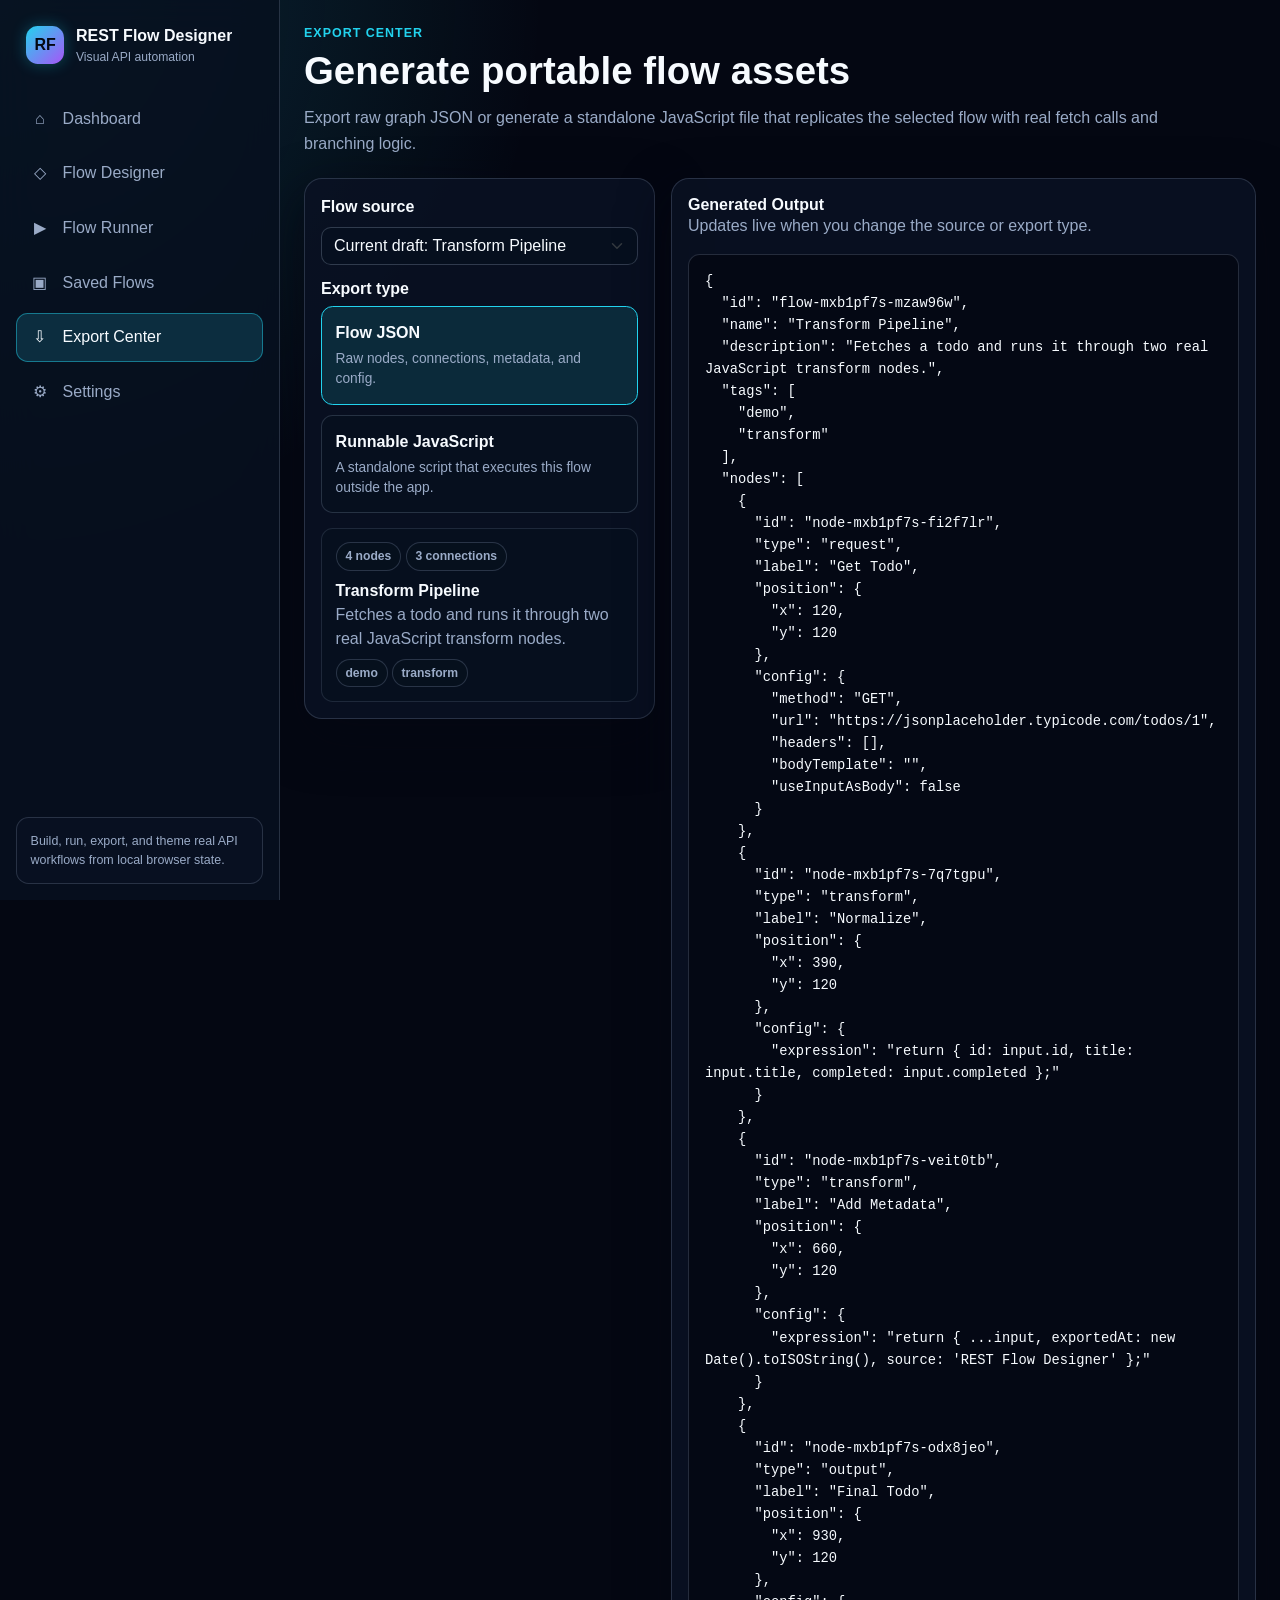
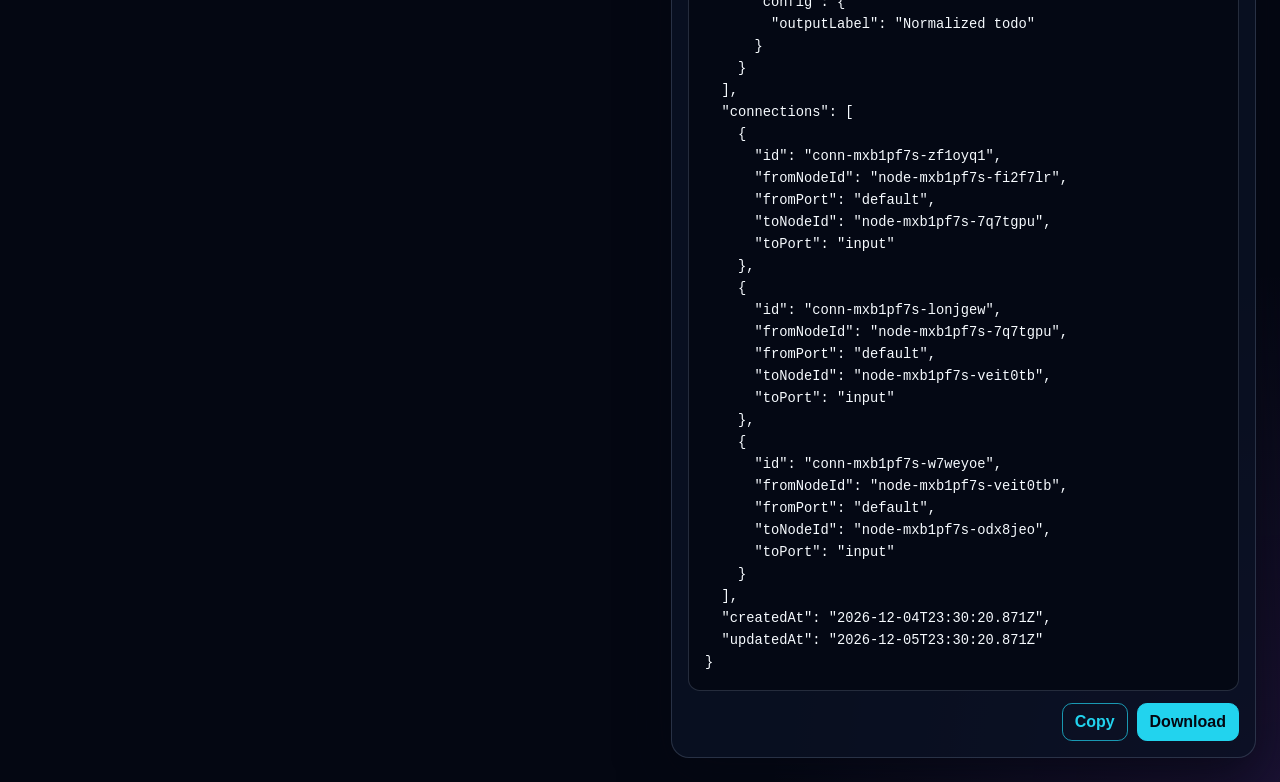
==== export.html @ 346e30c6 "Build REST Flow Designer" ====
<!doctype html>
<html lang="en">
  <head>
    <meta charset="utf-8" />
    <meta name="viewport" content="width=device-width, initial-scale=1" />
    <title>REST Flow Designer | Export Center</title>
    <link rel="preconnect" href="https://cdn.jsdelivr.net" />
    <link
      rel="stylesheet"
      href="https://cdn.jsdelivr.net/npm/bootstrap@5.3.3/dist/css/bootstrap.min.css"
    />
    <link rel="stylesheet" href="styles.css" />
    <link rel="stylesheet" href="css/export.css" />
  </head>
  <body>
    <div class="app-shell">
      <div data-sidebar></div>
      <main class="app-main">
        <section class="page-header">
          <div>
            <p class="page-kicker">Export Center</p>
            <h1 class="page-title">Generate portable flow assets</h1>
            <p class="page-description">
              Export raw graph JSON or generate a standalone JavaScript file
              that replicates the selected flow with real fetch calls and
              branching logic.
            </p>
          </div>
        </section>

        <section class="export-layout">
          <aside class="panel export-options">
            <div>
              <label class="form-label" for="exportSource">Flow source</label>
              <select class="form-select" id="exportSource"></select>
            </div>

            <div>
              <h2 class="panel-title mb-2">Export type</h2>
              <div class="export-type-grid" id="exportTypeGrid">
                <label class="export-type-card active" data-export-card="json">
                  <input type="radio" name="exportType" value="json" checked />
                  <span class="export-type-title">Flow JSON</span>
                  <span class="export-type-copy"
                    >Raw nodes, connections, metadata, and config.</span
                  >
                </label>
                <label class="export-type-card" data-export-card="javascript">
                  <input type="radio" name="exportType" value="javascript" />
                  <span class="export-type-title">Runnable JavaScript</span>
                  <span class="export-type-copy"
                    >A standalone script that executes this flow outside the
                    app.</span
                  >
                </label>
              </div>
            </div>

            <div class="export-summary" id="exportSummary"></div>
          </aside>

          <section class="panel">
            <div
              class="d-flex justify-content-between align-items-start gap-3 mb-3"
            >
              <div>
                <h2 class="panel-title">Generated Output</h2>
                <p class="panel-text mb-0">
                  Updates live when you change the source or export type.
                </p>
              </div>
            </div>
            <pre class="code-panel export-code-panel" id="exportCode"></pre>
            <div class="export-actions">
              <button class="btn btn-outline-primary" id="copyExportBtn">
                Copy
              </button>
              <button class="btn btn-primary" id="downloadExportBtn">
                Download
              </button>
            </div>
          </section>
        </section>
      </main>
    </div>

    <script src="https://code.jquery.com/jquery-3.7.1.min.js"></script>
    <script src="https://cdn.jsdelivr.net/npm/bootstrap@5.3.3/dist/js/bootstrap.bundle.min.js"></script>
    <script src="js/shared.js"></script>
    <script src="js/export.js"></script>
  </body>
</html>
---- styles.css ----
:root {
  --bg: #040712;
  --bg-soft: #07111f;
  --card: rgba(10, 18, 36, 0.9);
  --text: #f7fbff;
  --muted: #9aabc7;
  --primary: #22d3ee;
  --secondary: #a855f7;
  --success: #4ade80;
  --warning: #facc15;
  --danger: #fb7185;
  --radius: 18px;
  --font-family: Inter, sans-serif;
  --transition-speed: 320ms;
  --sidebar-width: 280px;
  --sidebar-compact-width: 86px;
  --shadow-soft: 0 18px 50px color-mix(in srgb, var(--bg) 72%, transparent);
  --border-soft: 1px solid color-mix(in srgb, var(--muted) 22%, transparent);
  --code-font: "SFMono-Regular", Consolas, "Liberation Mono", monospace;
}

* {
  box-sizing: border-box;
}

html {
  min-height: 100%;
  background: var(--bg);
}

body {
  min-height: 100vh;
  margin: 0;
  background:
    radial-gradient(
      circle at top left,
      color-mix(in srgb, var(--primary) 18%, transparent),
      transparent 34rem
    ),
    radial-gradient(
      circle at bottom right,
      color-mix(in srgb, var(--secondary) 14%, transparent),
      transparent 32rem
    ),
    var(--bg);
  color: var(--text);
  font-family: var(--font-family);
  overflow-x: hidden;
}

body.compact-sidebar {
  --sidebar-width: var(--sidebar-compact-width);
}

a {
  color: var(--primary);
  text-decoration: none;
}

a:hover,
a:focus {
  color: color-mix(in srgb, var(--primary) 72%, var(--text));
}

button,
input,
select,
textarea {
  font-family: var(--font-family);
}

.app-shell {
  min-height: 100vh;
  display: flex;
}

.app-sidebar {
  position: sticky;
  top: 0;
  width: var(--sidebar-width);
  height: 100vh;
  flex: 0 0 var(--sidebar-width);
  padding: 1rem;
  background: color-mix(in srgb, var(--bg-soft) 88%, transparent);
  border-right: var(--border-soft);
  backdrop-filter: blur(18px);
  z-index: 20;
  transition:
    width var(--transition-speed) ease,
    flex-basis var(--transition-speed) ease;
}

.sidebar-brand {
  display: flex;
  align-items: center;
  gap: 0.75rem;
  min-height: 3rem;
  padding: 0.5rem 0.65rem 1rem;
  color: var(--text);
}

.brand-mark {
  display: grid;
  place-items: center;
  width: 2.35rem;
  height: 2.35rem;
  flex: 0 0 2.35rem;
  border-radius: calc(var(--radius) * 0.65);
  background: linear-gradient(135deg, var(--primary), var(--secondary));
  color: var(--bg);
  font-weight: 800;
  box-shadow: 0 0 0.95rem color-mix(in srgb, var(--primary) 30%, transparent);
}

.brand-copy {
  overflow: hidden;
}

.brand-title {
  margin: 0;
  font-size: 1rem;
  font-weight: 800;
  letter-spacing: 0;
  white-space: nowrap;
}

.brand-subtitle {
  display: block;
  color: var(--muted);
  font-size: 0.76rem;
  white-space: nowrap;
}

.sidebar-nav {
  display: grid;
  gap: 0.35rem;
  margin-top: 0.75rem;
}

.sidebar-link {
  display: flex;
  align-items: center;
  gap: 0.8rem;
  min-height: 2.75rem;
  padding: 0.72rem 0.8rem;
  border-radius: calc(var(--radius) * 0.65);
  color: var(--muted);
  border: 1px solid transparent;
  transition:
    background var(--transition-speed) ease,
    color var(--transition-speed) ease,
    border-color var(--transition-speed) ease,
    transform var(--transition-speed) ease;
}

.sidebar-link:hover,
.sidebar-link:focus {
  color: var(--text);
  background: color-mix(in srgb, var(--card) 72%, transparent);
  transform: translateX(0.15rem);
}

.sidebar-link.active {
  color: var(--text);
  background: color-mix(in srgb, var(--primary) 14%, var(--card));
  border-color: color-mix(in srgb, var(--primary) 46%, transparent);
}

.sidebar-icon {
  width: 1.25rem;
  min-width: 1.25rem;
  text-align: center;
  color: inherit;
}

.sidebar-footer {
  position: absolute;
  right: 1rem;
  bottom: 1rem;
  left: 1rem;
  padding: 0.85rem;
  border-radius: calc(var(--radius) * 0.7);
  background: color-mix(in srgb, var(--card) 86%, transparent);
  border: var(--border-soft);
  color: var(--muted);
  font-size: 0.78rem;
}

body.compact-sidebar .brand-copy,
body.compact-sidebar .sidebar-label,
body.compact-sidebar .sidebar-footer {
  display: none;
}

body.compact-sidebar .app-sidebar {
  padding-inline: 0.7rem;
}

body.compact-sidebar .sidebar-link {
  justify-content: center;
  padding-inline: 0.65rem;
}

.app-main {
  width: min(100%, calc(100vw - var(--sidebar-width)));
  flex: 1;
  min-height: 100vh;
  padding: 1.5rem;
  transition: width var(--transition-speed) ease;
}

.page-header {
  display: flex;
  align-items: flex-start;
  justify-content: space-between;
  gap: 1rem;
  margin-bottom: 1.25rem;
}

.page-kicker {
  margin: 0 0 0.35rem;
  color: var(--primary);
  font-size: 0.78rem;
  font-weight: 800;
  text-transform: uppercase;
  letter-spacing: 0.08em;
}

.page-title {
  margin: 0;
  color: var(--text);
  font-size: clamp(1.6rem, 3vw, 2.45rem);
  font-weight: 850;
  letter-spacing: 0;
}

.page-description {
  max-width: 58rem;
  margin: 0.65rem 0 0;
  color: var(--muted);
  line-height: 1.65;
}

.content-grid {
  display: grid;
  gap: 1rem;
}

.grid-2 {
  grid-template-columns: repeat(2, minmax(0, 1fr));
}

.grid-3 {
  grid-template-columns: repeat(3, minmax(0, 1fr));
}

.grid-4 {
  grid-template-columns: repeat(4, minmax(0, 1fr));
}

.app-card,
.stat-card,
.action-card,
.panel {
  border: var(--border-soft);
  border-radius: var(--radius);
  background: color-mix(in srgb, var(--card) 92%, transparent);
  box-shadow: var(--shadow-soft);
}

.app-card,
.stat-card,
.panel {
  padding: 1rem;
}

.action-card {
  display: flex;
  min-height: 8rem;
  padding: 1rem;
  color: var(--text);
  transition:
    transform var(--transition-speed) ease,
    border-color var(--transition-speed) ease,
    background var(--transition-speed) ease;
}

.action-card:hover,
.action-card:focus {
  color: var(--text);
  transform: translateY(-0.2rem);
  border-color: color-mix(in srgb, var(--primary) 48%, transparent);
  background: color-mix(in srgb, var(--primary) 10%, var(--card));
}

.card-title,
.panel-title {
  margin: 0;
  color: var(--text);
  font-size: 1rem;
  font-weight: 760;
}

.card-text,
.panel-text,
.muted-text {
  color: var(--muted);
}

.stat-value {
  margin: 0.5rem 0 0;
  font-size: 2rem;
  font-weight: 850;
  color: var(--text);
}

.stat-label {
  margin: 0;
  color: var(--muted);
  font-size: 0.84rem;
}

.badge-token {
  display: inline-flex;
  align-items: center;
  gap: 0.35rem;
  border-radius: 999px;
  border: 1px solid color-mix(in srgb, var(--muted) 24%, transparent);
  background: color-mix(in srgb, var(--bg-soft) 72%, transparent);
  color: var(--muted);
  padding: 0.25rem 0.55rem;
  font-size: 0.76rem;
  font-weight: 700;
}

.status-success {
  color: var(--success);
}

.status-warning {
  color: var(--warning);
}

.status-danger,
.status-error {
  color: var(--danger);
}

.form-control,
.form-select {
  border-radius: calc(var(--radius) * 0.55);
  border-color: color-mix(in srgb, var(--muted) 28%, transparent);
  background-color: color-mix(in srgb, var(--bg-soft) 82%, transparent);
  color: var(--text);
}

.form-control:focus,
.form-select:focus {
  border-color: var(--primary);
  background-color: color-mix(in srgb, var(--bg-soft) 90%, transparent);
  color: var(--text);
  box-shadow: 0 0 0 0.2rem color-mix(in srgb, var(--primary) 22%, transparent);
}

.form-control::placeholder {
  color: color-mix(in srgb, var(--muted) 78%, transparent);
}

.form-label {
  color: var(--text);
  font-weight: 740;
}

.form-text {
  color: var(--muted);
}

.btn {
  border-radius: calc(var(--radius) * 0.55);
  font-weight: 760;
}

.btn-primary {
  border-color: var(--primary);
  background: var(--primary);
  color: var(--bg);
}

.btn-primary:hover,
.btn-primary:focus {
  border-color: color-mix(in srgb, var(--primary) 80%, var(--text));
  background: color-mix(in srgb, var(--primary) 82%, var(--text));
  color: var(--bg);
}

.btn-outline-primary {
  border-color: color-mix(in srgb, var(--primary) 70%, transparent);
  color: var(--primary);
}

.btn-outline-primary:hover,
.btn-outline-primary:focus {
  border-color: var(--primary);
  background: var(--primary);
  color: var(--bg);
}

.btn-outline-light {
  border-color: color-mix(in srgb, var(--muted) 36%, transparent);
  color: var(--text);
}

.btn-outline-light:hover,
.btn-outline-light:focus {
  border-color: var(--text);
  background: color-mix(in srgb, var(--text) 14%, transparent);
  color: var(--text);
}

.btn-danger {
  border-color: var(--danger);
  background: var(--danger);
  color: var(--bg);
}

.btn-warning {
  border-color: var(--warning);
  background: var(--warning);
  color: var(--bg);
}

.btn-success {
  border-color: var(--success);
  background: var(--success);
  color: var(--bg);
}

.table {
  color: var(--text);
  border-color: color-mix(in srgb, var(--muted) 24%, transparent);
}

.table thead th {
  color: var(--muted);
  border-color: color-mix(in srgb, var(--muted) 24%, transparent);
}

.table td,
.table th {
  border-color: color-mix(in srgb, var(--muted) 18%, transparent);
}

.dropdown-menu {
  border: var(--border-soft);
  border-radius: calc(var(--radius) * 0.7);
  background: var(--bg-soft);
  box-shadow: var(--shadow-soft);
}

.dropdown-item {
  color: var(--text);
}

.dropdown-item:hover,
.dropdown-item:focus {
  color: var(--text);
  background: color-mix(in srgb, var(--primary) 16%, transparent);
}

.modal-content {
  border-radius: var(--radius);
  border: var(--border-soft);
  background: var(--bg-soft);
  color: var(--text);
}

.modal-header,
.modal-footer {
  border-color: color-mix(in srgb, var(--muted) 20%, transparent);
}

.toast-container {
  z-index: 3000;
}

.app-toast {
  border-radius: calc(var(--radius) * 0.65);
  border: var(--border-soft);
  background: var(--bg-soft);
  color: var(--text);
  box-shadow: var(--shadow-soft);
}

.empty-state {
  display: grid;
  place-items: center;
  min-height: 13rem;
  padding: 2rem;
  border: 1px dashed color-mix(in srgb, var(--muted) 36%, transparent);
  border-radius: var(--radius);
  background: color-mix(in srgb, var(--card) 64%, transparent);
  color: var(--muted);
  text-align: center;
}

.code-panel,
textarea.code-panel,
pre.code-panel {
  width: 100%;
  min-height: 12rem;
  margin: 0;
  border: var(--border-soft);
  border-radius: calc(var(--radius) * 0.65);
  background: color-mix(in srgb, var(--bg) 86%, var(--bg-soft));
  color: var(--text);
  font-family: var(--code-font);
  font-size: 0.86rem;
  line-height: 1.6;
  padding: 1rem;
  overflow: auto;
  white-space: pre-wrap;
}

.node-chip {
  display: inline-flex;
  align-items: center;
  gap: 0.4rem;
  border-radius: 999px;
  padding: 0.25rem 0.55rem;
  border: 1px solid currentColor;
  font-size: 0.76rem;
  font-weight: 800;
}

.node-chip.request {
  color: var(--primary);
}

.node-chip.transform {
  color: var(--secondary);
}

.node-chip.condition {
  color: var(--warning);
}

.node-chip.delay {
  color: var(--muted);
}

.node-chip.output {
  color: var(--success);
}

.mini-flow-preview {
  position: relative;
  min-height: 7.5rem;
  overflow: hidden;
  border-radius: calc(var(--radius) * 0.7);
  border: var(--border-soft);
  background:
    linear-gradient(
      color-mix(in srgb, var(--muted) 10%, transparent) 1px,
      transparent 1px
    ),
    linear-gradient(
      90deg,
      color-mix(in srgb, var(--muted) 10%, transparent) 1px,
      transparent 1px
    ),
    color-mix(in srgb, var(--bg-soft) 72%, transparent);
  background-size: 1.5rem 1.5rem;
}

.transition-overlay {
  position: fixed;
  inset: 0;
  display: grid;
  place-items: center;
  background: var(--bg);
  color: var(--text);
  z-index: 5000;
  opacity: 1;
  pointer-events: auto;
  transition: opacity var(--transition-speed) ease;
}

.transition-overlay.is-hidden {
  opacity: 0;
  pointer-events: none;
}

.transition-loader {
  display: none;
  align-items: center;
  gap: 0.75rem;
  padding: 0.85rem 1rem;
  border-radius: 999px;
  border: var(--border-soft);
  background: color-mix(in srgb, var(--card) 88%, transparent);
  color: var(--muted);
}

.transition-overlay.show-loader .transition-loader {
  display: inline-flex;
}

.transition-spinner {
  width: 1.1rem;
  height: 1.1rem;
  border-radius: 50%;
  border: 0.18rem solid color-mix(in srgb, var(--primary) 28%, transparent);
  border-top-color: var(--primary);
  animation: spin 800ms linear infinite;
}

@keyframes spin {
  to {
    transform: rotate(360deg);
  }
}

.page-enter {
  animation: pageEnter var(--transition-speed) ease both;
}

@keyframes pageEnter {
  from {
    opacity: 0;
    transform: translateY(0.35rem);
  }

  to {
    opacity: 1;
    transform: translateY(0);
  }
}

::-webkit-scrollbar {
  width: 0.75rem;
  height: 0.75rem;
}

::-webkit-scrollbar-track {
  background: color-mix(in srgb, var(--bg-soft) 80%, transparent);
}

::-webkit-scrollbar-thumb {
  background: color-mix(in srgb, var(--muted) 38%, transparent);
  border-radius: 999px;
}

::-webkit-scrollbar-thumb:hover {
  background: color-mix(in srgb, var(--primary) 42%, transparent);
}

@media (max-width: 1180px) {
  .grid-4 {
    grid-template-columns: repeat(2, minmax(0, 1fr));
  }

  .grid-3 {
    grid-template-columns: repeat(2, minmax(0, 1fr));
  }
}

@media (max-width: 860px) {
  .app-shell {
    display: block;
  }

  .app-sidebar {
    position: relative;
    width: 100%;
    height: auto;
    min-height: auto;
    flex-basis: auto;
    border-right: 0;
    border-bottom: var(--border-soft);
  }

  .sidebar-brand {
    padding-bottom: 0.5rem;
  }

  .sidebar-nav {
    grid-template-columns: repeat(3, minmax(0, 1fr));
  }

  .sidebar-footer {
    position: static;
    margin-top: 0.75rem;
  }

  .app-main {
    width: 100%;
    padding: 1rem;
  }

  body.compact-sidebar .brand-copy,
  body.compact-sidebar .sidebar-label,
  body.compact-sidebar .sidebar-footer {
    display: block;
  }

  body.compact-sidebar .sidebar-link {
    justify-content: flex-start;
  }

  .page-header {
    display: grid;
  }

  .grid-2,
  .grid-3,
  .grid-4 {
    grid-template-columns: 1fr;
  }
}

@media (max-width: 560px) {
  .sidebar-nav {
    grid-template-columns: 1fr;
  }

  .app-main {
    padding: 0.85rem;
  }

  .page-title {
    font-size: 1.65rem;
  }

  .app-card,
  .stat-card,
  .panel {
    padding: 0.85rem;
  }
}
---- css/export.css ----
.export-layout {
  display: grid;
  grid-template-columns: minmax(18rem, 0.75fr) minmax(24rem, 1.25fr);
  gap: 1rem;
  align-items: start;
}

.export-options {
  display: grid;
  gap: 0.9rem;
}

.export-type-grid {
  display: grid;
  gap: 0.65rem;
}

.export-type-card {
  position: relative;
  display: grid;
  gap: 0.25rem;
  padding: 0.85rem;
  border-radius: calc(var(--radius) * 0.65);
  border: 1px solid color-mix(in srgb, var(--muted) 22%, transparent);
  background: color-mix(in srgb, var(--bg-soft) 70%, transparent);
  cursor: pointer;
}

.export-type-card input {
  position: absolute;
  opacity: 0;
  pointer-events: none;
}

.export-type-card.active {
  border-color: var(--primary);
  background: color-mix(in srgb, var(--primary) 13%, var(--bg-soft));
}

.export-type-title {
  color: var(--text);
  font-weight: 800;
}

.export-type-copy {
  color: var(--muted);
  font-size: 0.86rem;
}

.export-code-panel {
  min-height: 36rem;
}

.export-actions {
  display: flex;
  flex-wrap: wrap;
  gap: 0.55rem;
  justify-content: flex-end;
  margin-top: 0.75rem;
}

.export-summary {
  display: grid;
  gap: 0.5rem;
  padding: 0.85rem;
  border-radius: calc(var(--radius) * 0.65);
  background: color-mix(in srgb, var(--bg-soft) 70%, transparent);
  border: 1px solid color-mix(in srgb, var(--muted) 16%, transparent);
}

@media (max-width: 980px) {
  .export-layout {
    grid-template-columns: 1fr;
  }

  .export-code-panel {
    min-height: 28rem;
  }
}
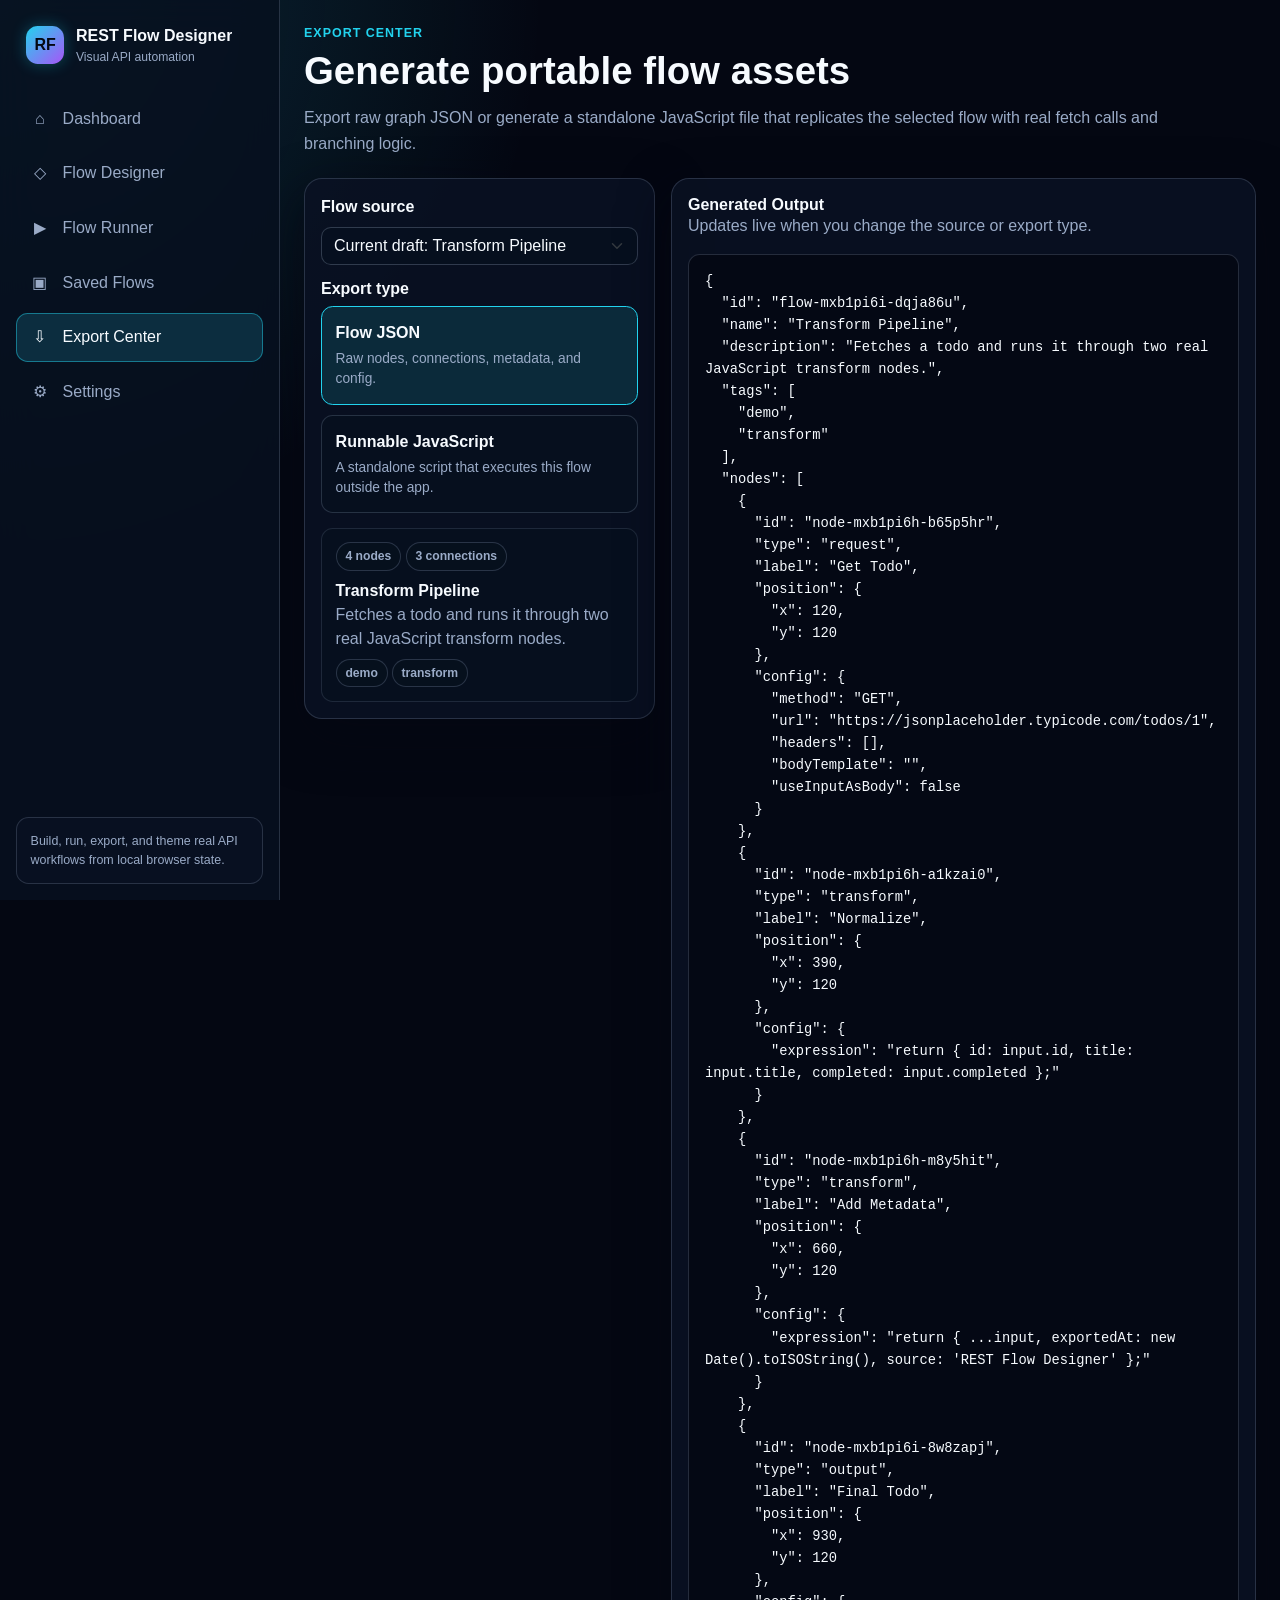
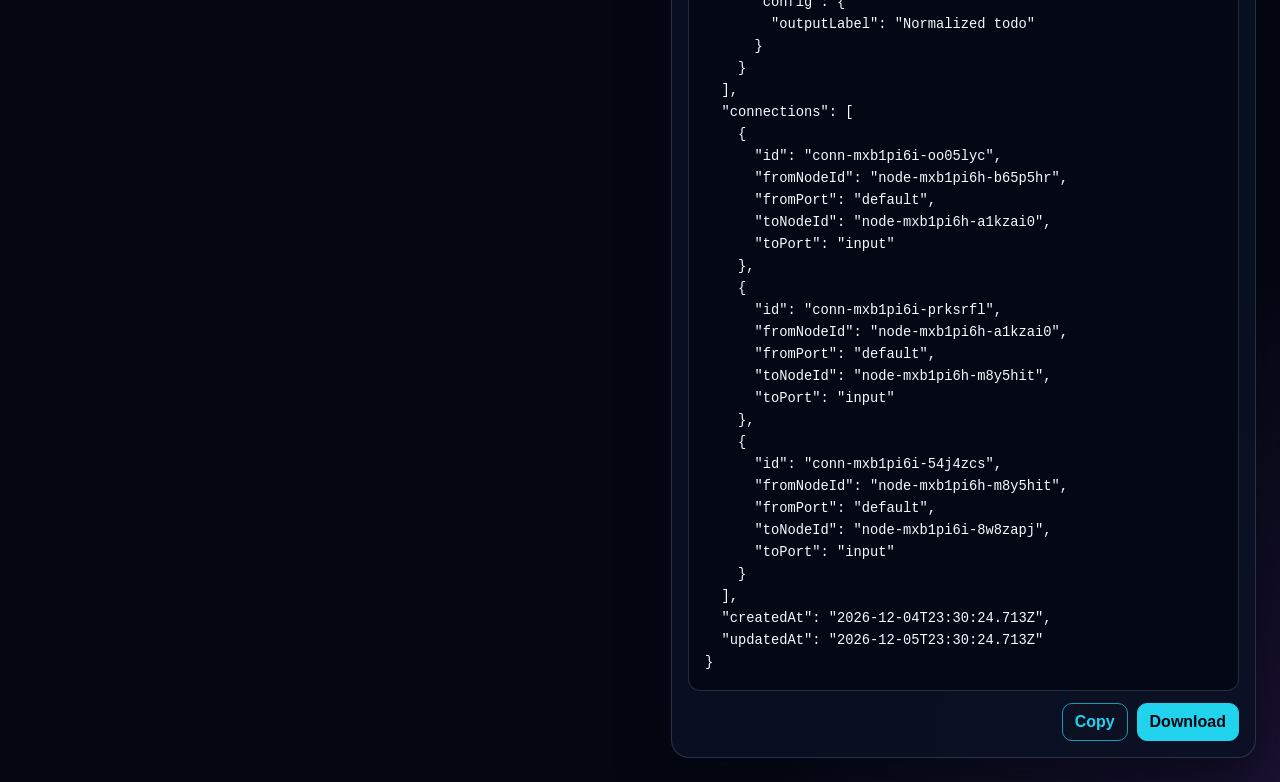
==== commit 7241ebc6: "Add SEO meta tags, canonical links, and sitemap Add unique per-page meta descriptions, canonical URL" ====
--- a/export.html
+++ b/export.html
@@ -4,6 +4,24 @@
     <meta charset="utf-8" />
     <meta name="viewport" content="width=device-width, initial-scale=1" />
     <title>REST Flow Designer | Export Center</title>
+    <meta
+      name="description"
+      content="Export a saved API flow as raw graph JSON or generate a standalone runnable JavaScript file that replicates it with real fetch calls and branching logic."
+    />
+    <link rel="canonical" href="https://fazal305.github.io/rest-flow-designer/export.html" />
+    <meta property="og:type" content="website" />
+    <meta property="og:url" content="https://fazal305.github.io/rest-flow-designer/export.html" />
+    <meta property="og:title" content="REST Flow Designer | Export Center" />
+    <meta
+      property="og:description"
+      content="Export a saved API flow as raw graph JSON or generate a standalone runnable JavaScript file that replicates it with real fetch calls and branching logic."
+    />
+    <meta name="twitter:card" content="summary_large_image" />
+    <meta name="twitter:title" content="REST Flow Designer | Export Center" />
+    <meta
+      name="twitter:description"
+      content="Export a saved API flow as raw graph JSON or generate a standalone runnable JavaScript file that replicates it with real fetch calls and branching logic."
+    />
     <link rel="preconnect" href="https://cdn.jsdelivr.net" />
     <link
       rel="stylesheet"
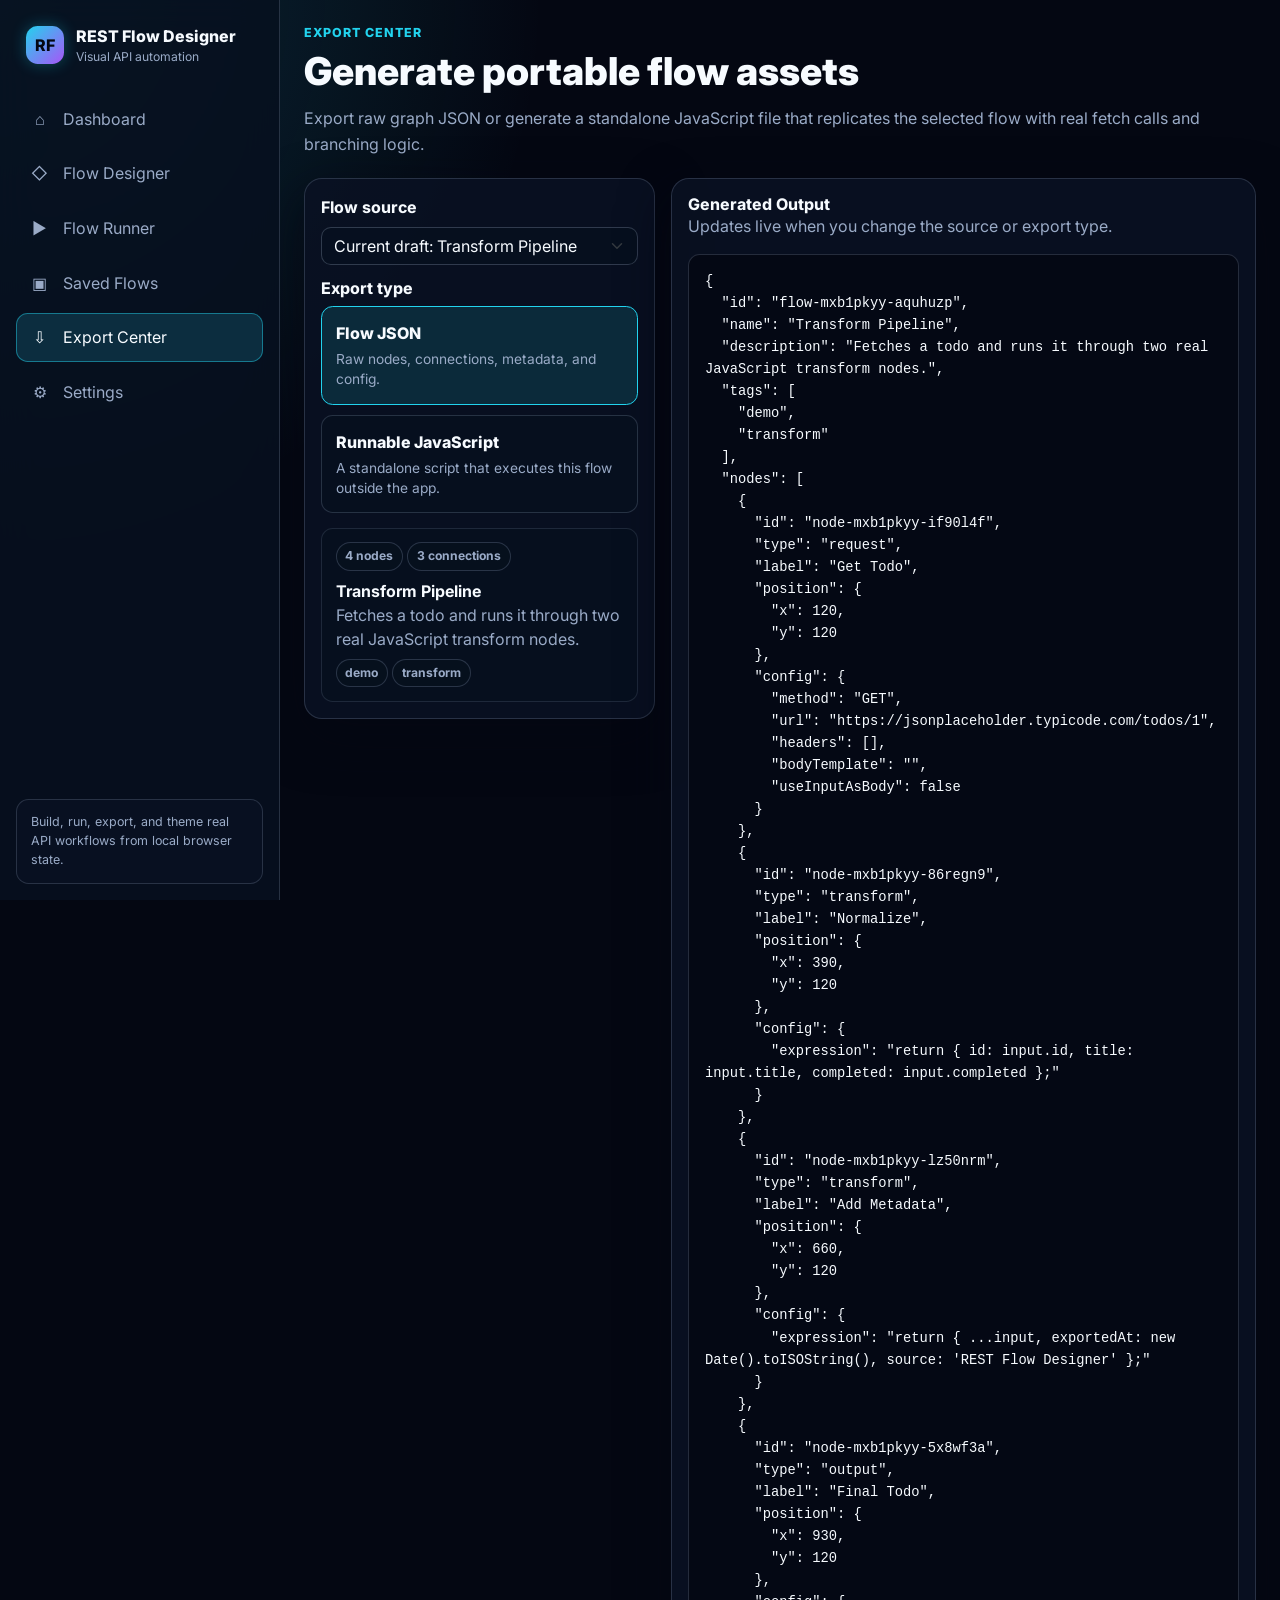
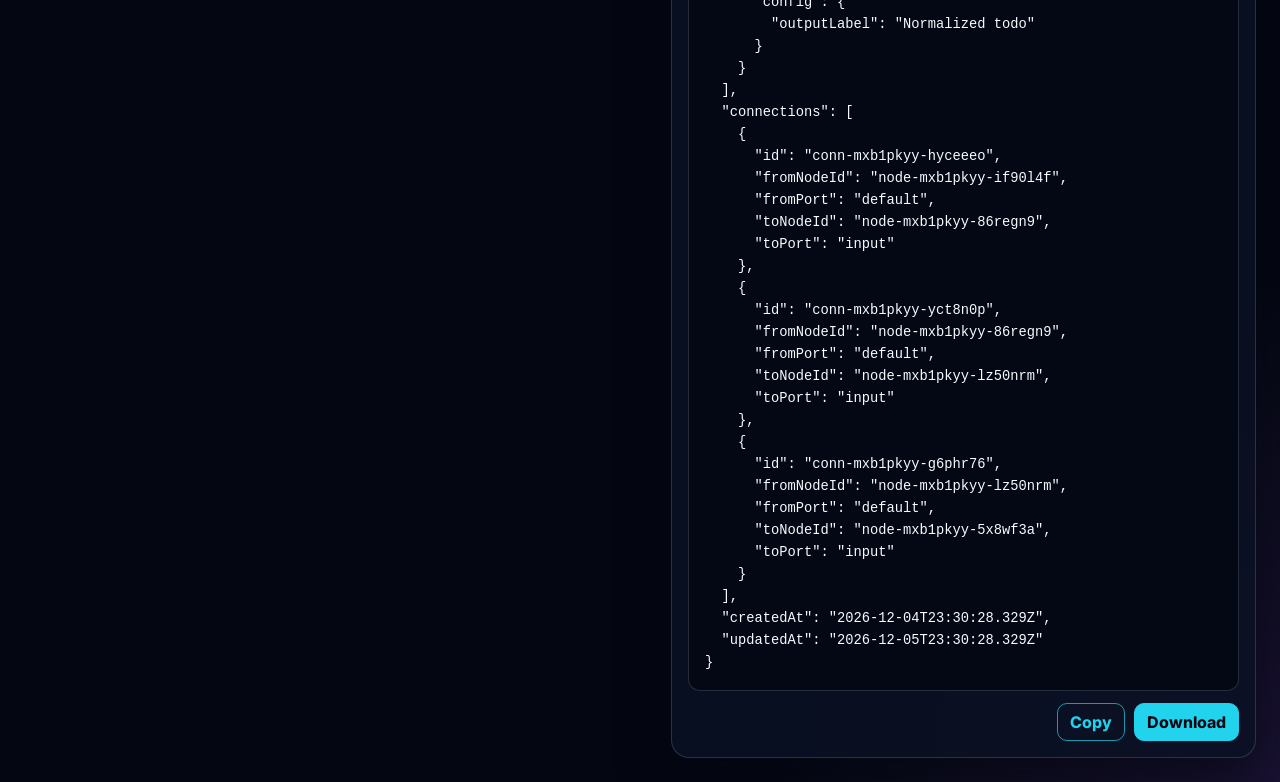
==== commit d6e98b23: "Load Inter via Google Fonts font-family declared Inter but no stylesheet ever loaded it, so every vi" ====
--- a/export.html
+++ b/export.html
@@ -4,6 +4,9 @@
     <meta charset="utf-8" />
     <meta name="viewport" content="width=device-width, initial-scale=1" />
     <title>REST Flow Designer | Export Center</title>
+    <link rel="preconnect" href="https://fonts.googleapis.com" />
+    <link rel="preconnect" href="https://fonts.gstatic.com" crossorigin />
+    <link rel="stylesheet" href="https://fonts.googleapis.com/css2?family=Inter:wght@400;500;600;700&display=swap" />
     <meta
       name="description"
       content="Export a saved API flow as raw graph JSON or generate a standalone runnable JavaScript file that replicates it with real fetch calls and branching logic."
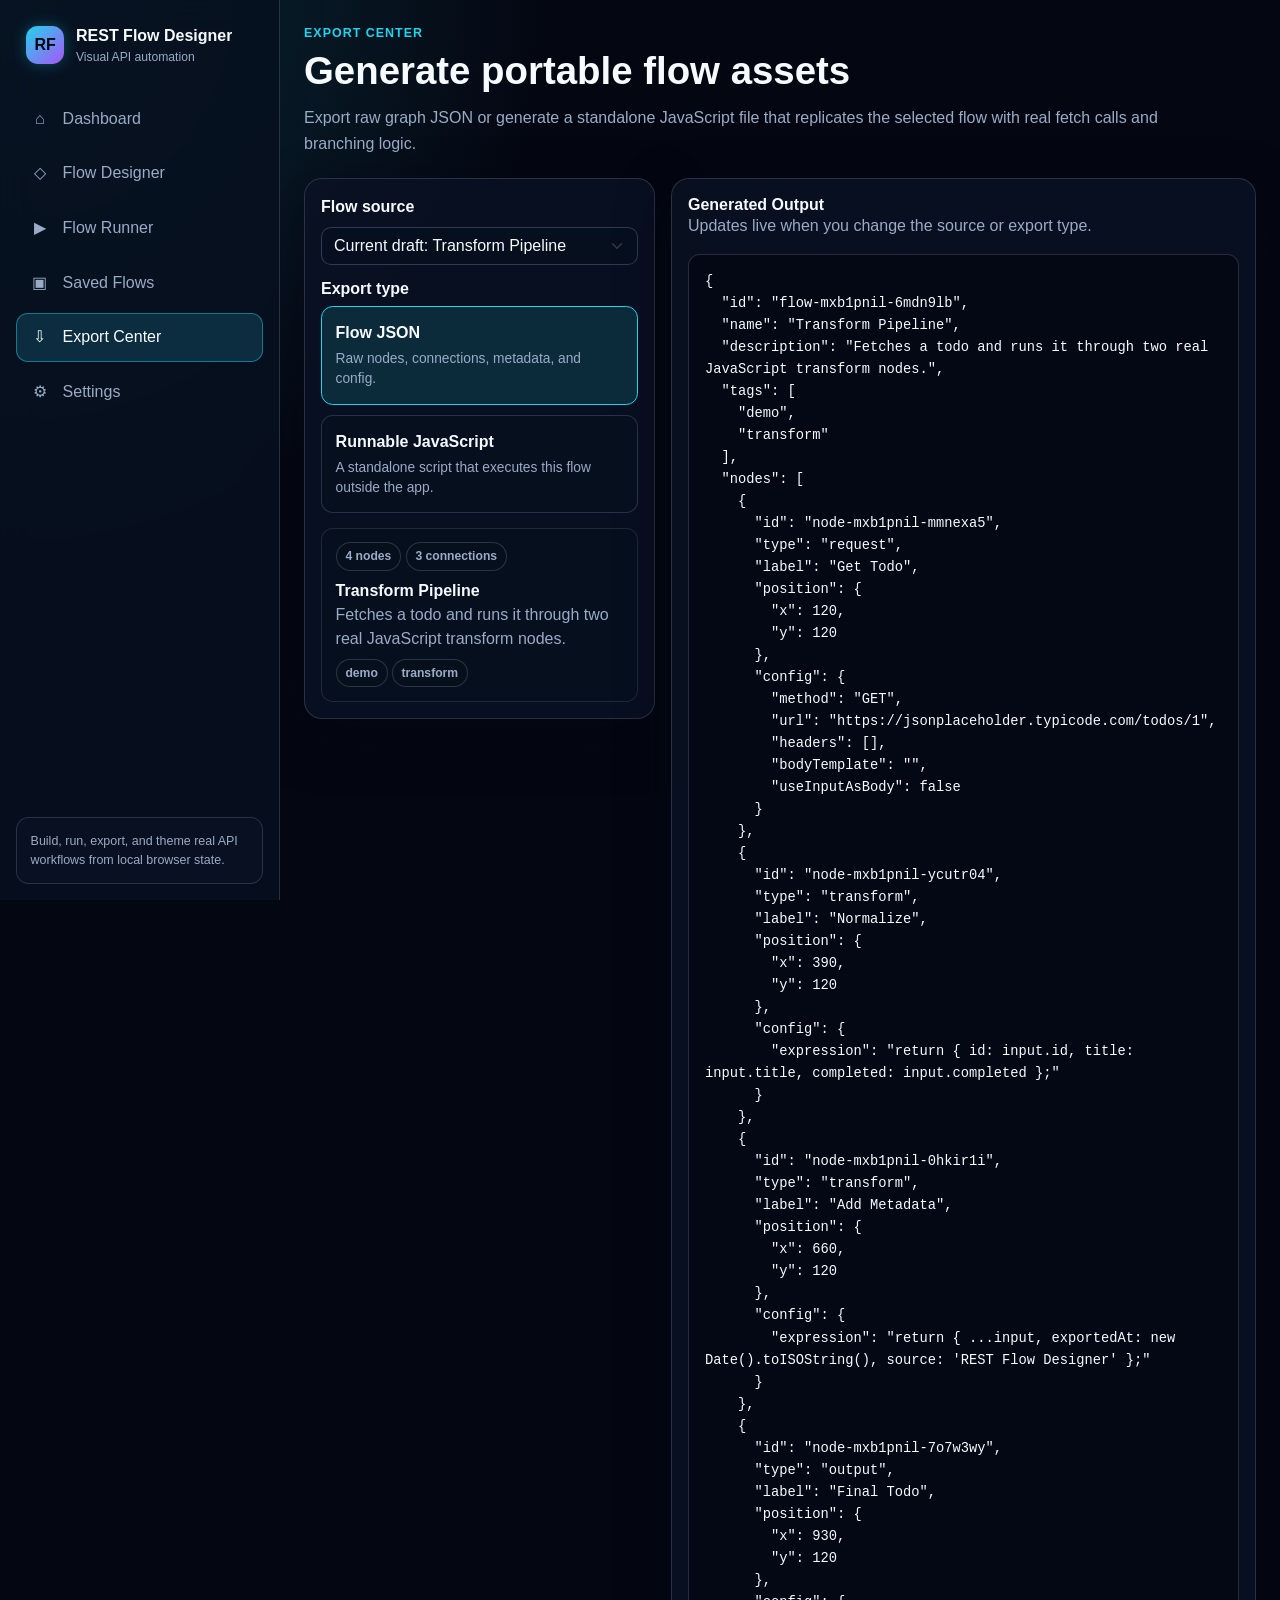
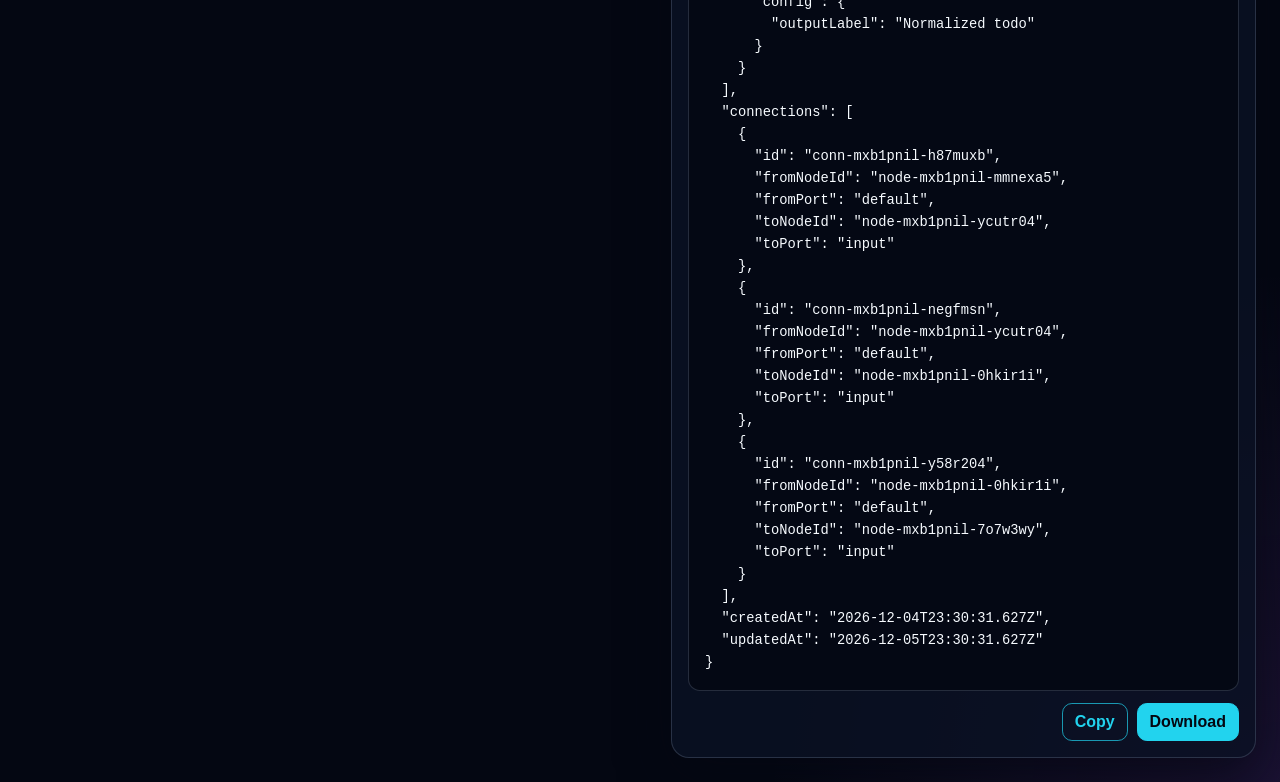
==== commit d0f78b68: "Replace generic default font with something more distinctive Inter is the typeface everyone reaches " ====
--- a/export.html
+++ b/export.html
@@ -6,7 +6,7 @@
     <title>REST Flow Designer | Export Center</title>
     <link rel="preconnect" href="https://fonts.googleapis.com" />
     <link rel="preconnect" href="https://fonts.gstatic.com" crossorigin />
-    <link rel="stylesheet" href="https://fonts.googleapis.com/css2?family=Inter:wght@400;500;600;700&display=swap" />
+    <link rel="stylesheet" href="https://fonts.googleapis.com/css2?family=Onest:wght@400;500;600;700&display=swap" />
     <meta
       name="description"
       content="Export a saved API flow as raw graph JSON or generate a standalone runnable JavaScript file that replicates it with real fetch calls and branching logic."
--- a/styles.css
+++ b/styles.css
@@ -10,7 +10,7 @@
   --warning: #facc15;
   --danger: #fb7185;
   --radius: 18px;
-  --font-family: Inter, sans-serif;
+  --font-family: "Onest", sans-serif;
   --transition-speed: 320ms;
   --sidebar-width: 280px;
   --sidebar-compact-width: 86px;
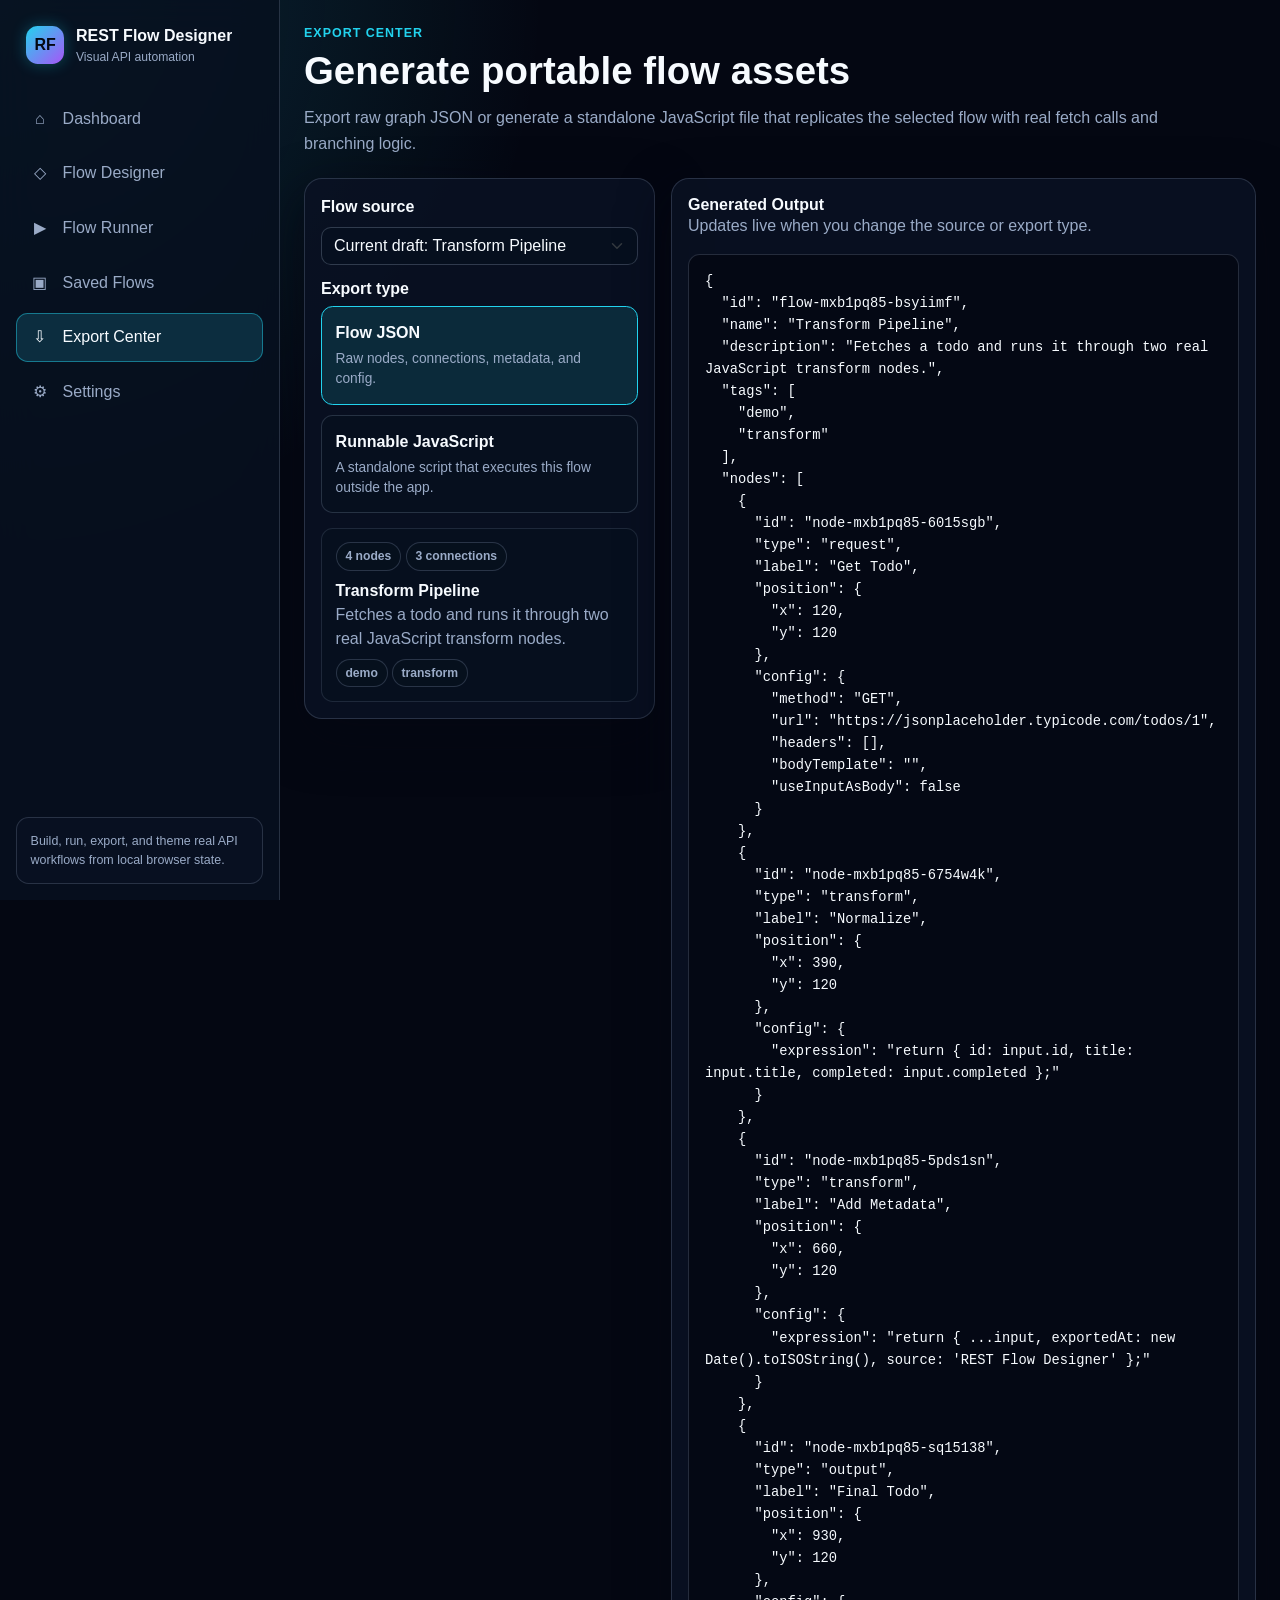
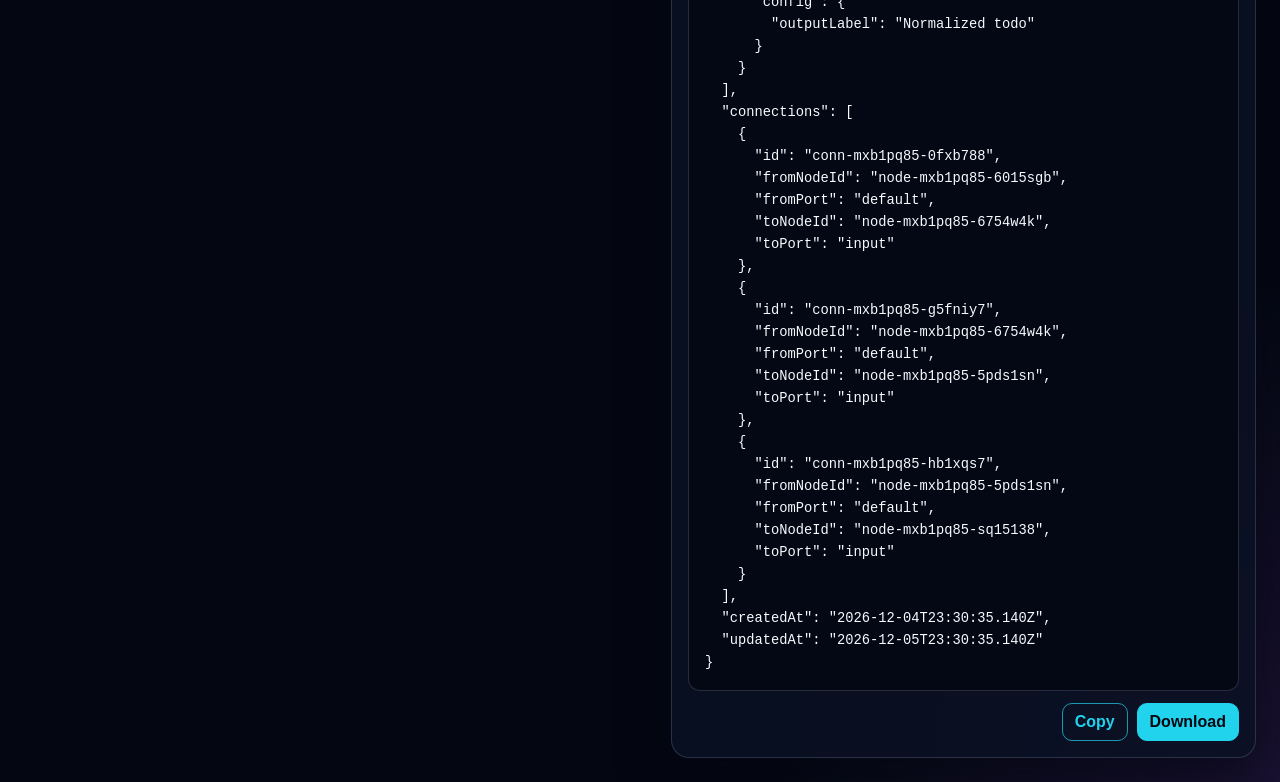
==== commit 2b4bb355: "Add favicon Uses the page's own accent color against a dark ground, with initials derived from the p" ====
--- a/export.html
+++ b/export.html
@@ -4,6 +4,7 @@
     <meta charset="utf-8" />
     <meta name="viewport" content="width=device-width, initial-scale=1" />
     <title>REST Flow Designer | Export Center</title>
+    <link rel="icon" type="image/svg+xml" href="assets/favicon.svg" />
     <link rel="preconnect" href="https://fonts.googleapis.com" />
     <link rel="preconnect" href="https://fonts.gstatic.com" crossorigin />
     <link rel="stylesheet" href="https://fonts.googleapis.com/css2?family=Onest:wght@400;500;600;700&display=swap" />
